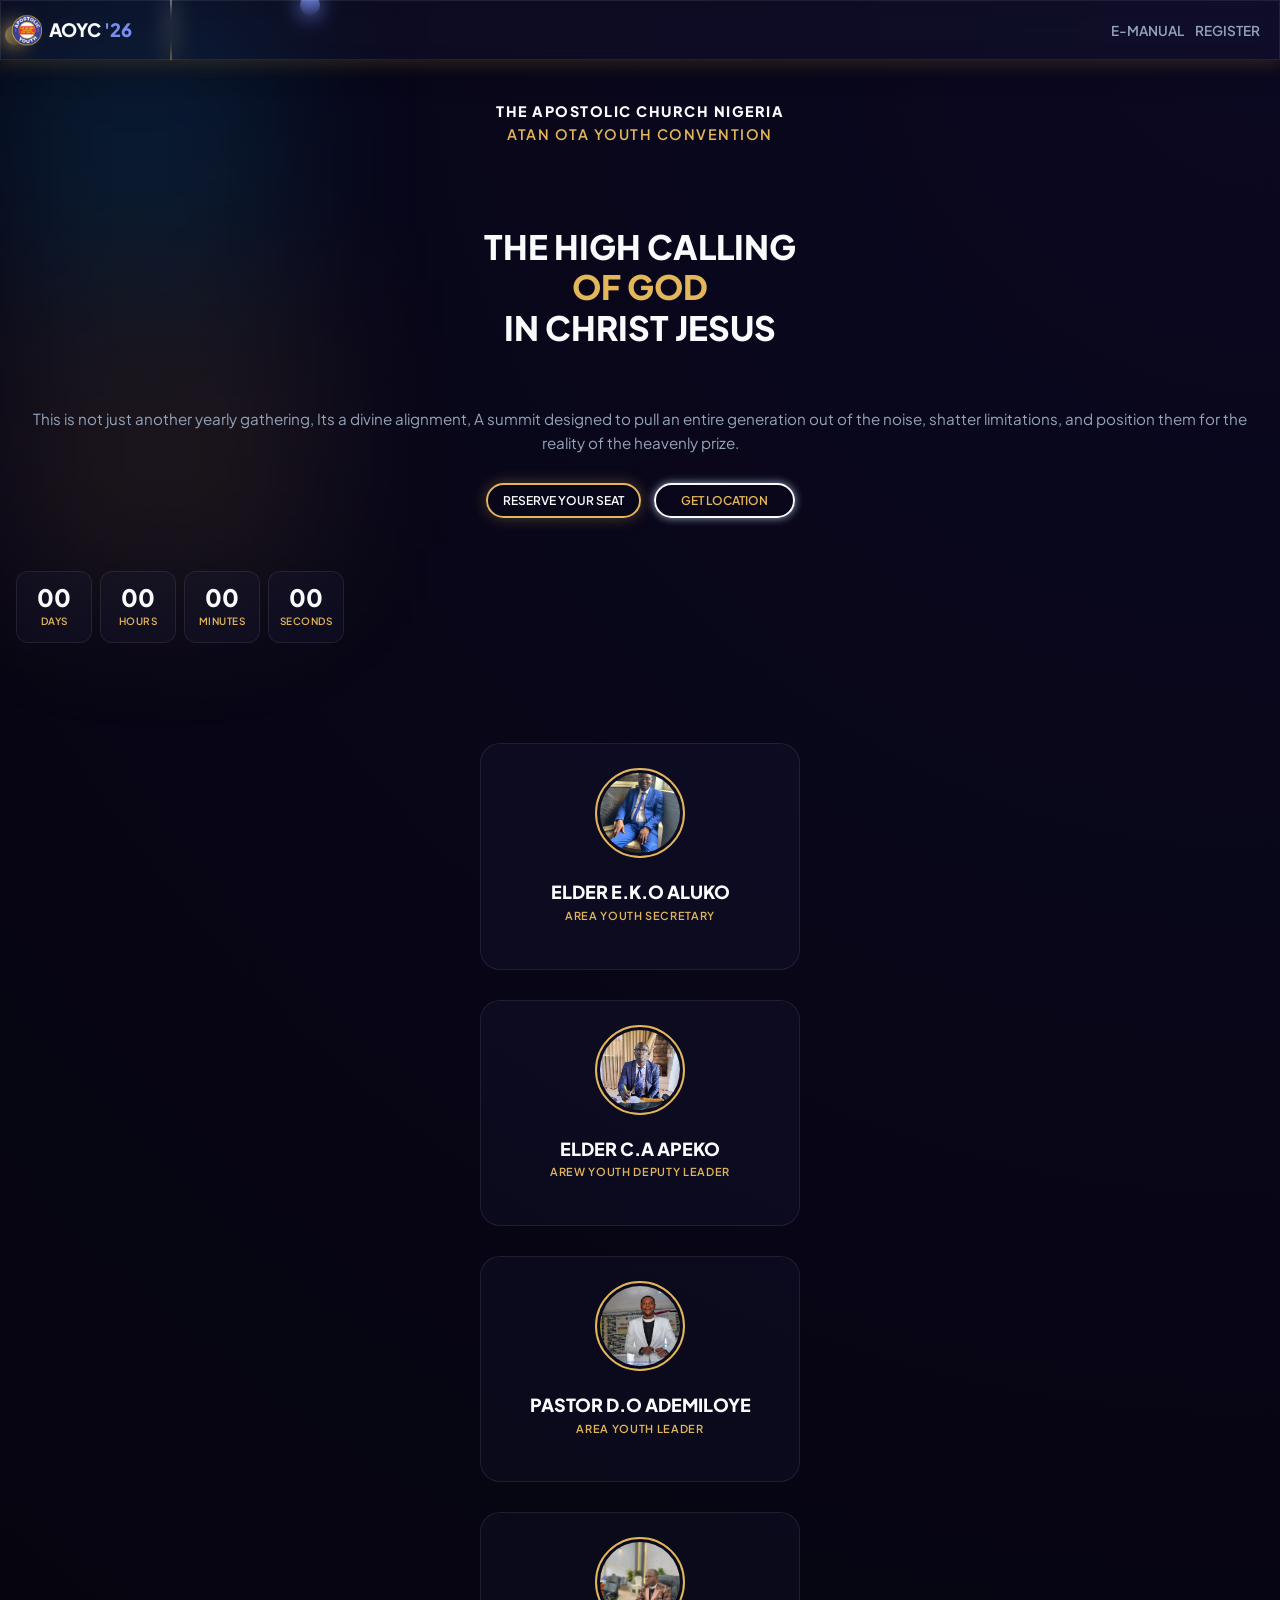
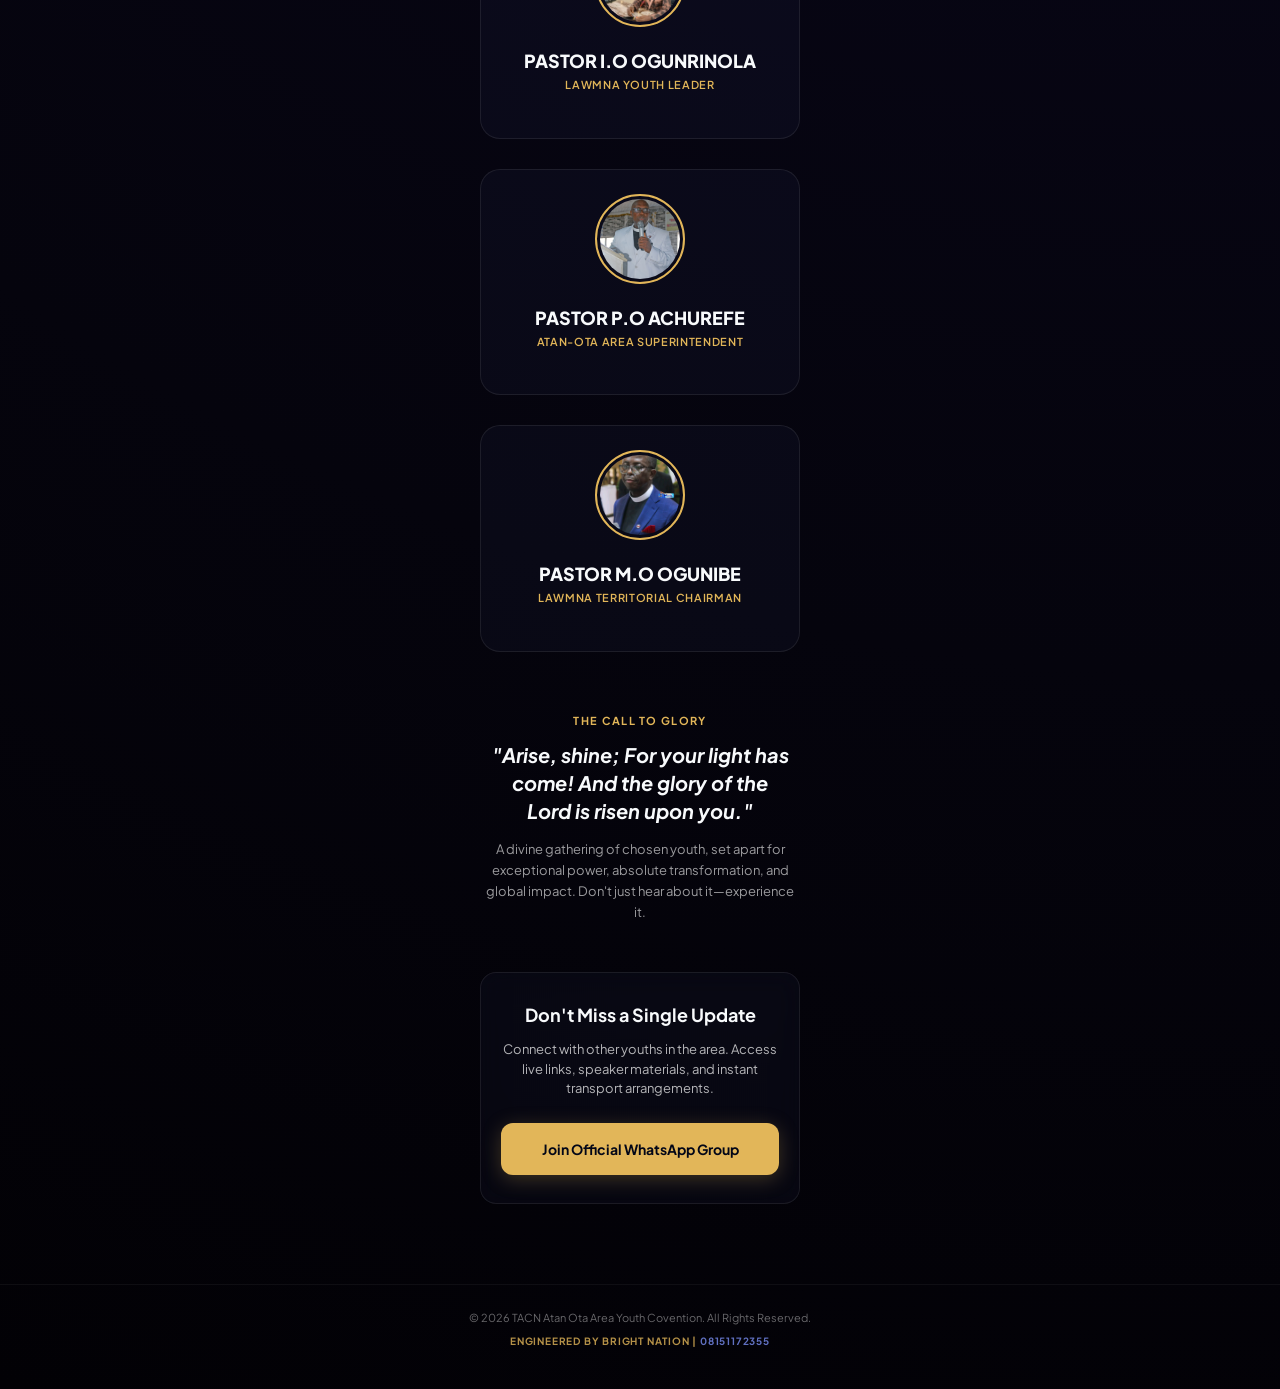
==== index.html @ b238e20e "Add files via upload" ====
<!DOCTYPE html>
<head>
    <meta charset="UTF-8">
    <meta name="viewport" content="width=device-width, initial-scale=1.0">
    <title>TACN ATAN OTA- YOUTH CONVENTION</title>
    <link rel="stylesheet" href="mobile.css">
    <link rel="icon" type="image/x-icon" href="icon.png">
    <link href="https://fonts.googleapis.com/css2?family=Plus+Jakarta+Sans:wght@400;600;800&display=swap" rel="stylesheet">
</head>
<body>
    <div class="balls">
            <div class="ball1"></div>
            <div class="ball2"></div>
            <div class="ball3"></div>
    </div>

    <div class="glow-blob">
            <div class="blob-top"></div>
            <div class="blob-bottom"></div>
    </div>
    
    
    
    <nav>
        <div class="logo">
            <img src="icon.png">
            <a href="index.html">
                AOYC <span style="color: #798df1">'26 </span>
            </a>
        </div>
        <div class="navs">
            <ul>
                <li>
                    <a href="">E-MANUAL</a>
                </li>
                
                <li>
                    <a href="register.html">REGISTER</a>
                </li>
            </ul>
        </div>
    </nav>

    <header>
        <div class="text">
            <p class="tacn">
                THE APOSTOLIC CHURCH NIGERIA 
            </p>
            <p class="area">
                ATAN OTA YOUTH CONVENTION 
            </p>
            
            <p class="theme">
                THE HIGH CALLING <br>
                <span style="color: #e2b659;"> OF GOD </span><br>
                IN CHRIST JESUS
            </p>

            <p class="caption">
                This is not just another yearly gathering, Its a divine alignment, A summit designed to pull an entire generation out of the noise, shatter limitations, and position them for the reality of the heavenly prize.
            </p>
        </div>
        <div class="btns">
            <a href="register.html" class="reg">RESERVE YOUR SEAT</a>
            <a href="" class="location">GET LOCATION</a>
        </div>
    </header>

    <main>
        <section>
            <div class="container">
                <div class="time-box">
                    <p class="time-number js-days">
                        00 
                    </p>
                    <p class="time-label">
                        DAYS
                    </p>
                </div>

                <div class="time-box">
                    <p class="time-number js-hours">
                        00 
                    </p>
                    <p class="time-label">
                        HOURS
                    </p>
                </div>

                <div class="time-box">
                    <p class="time-number js-mins">
                        00 
                    </p>
                    <p class="time-label">
                        MINUTES
                    </p>
                </div>

                <div class="time-box">
                    <p class="time-number js-secs">
                        00 
                    </p>
                    <p class="time-label">
                        SECONDS
                    </p>
                </div>
            </div>
        </section>

        <section>
            <div class="leaders-list">
                
                <div class="leader-card">
                    <div class="avatar-ring">
                        <img src="aluko.jpg">
                    </div>
                    <p class="name">ELDER E.K.O ALUKO</p>
                    <p class="title">AREA YOUTH SECRETARY</p>
                </div>

                <div class="leader-card">
                    <div class="avatar-ring">
                        <img src="apeko.jpg">
                    </div>
                    <p class="name">ELDER C.A APEKO</p>
                    <p class="title">AREW YOUTH DEPUTY LEADER</p>
                </div>

                <div class="leader-card">
                    <div class="avatar-ring">
                        <img src="ademiloye.jpg">
                    </div>
                    <p class="name">PASTOR D.O ADEMILOYE</p>
                    <p class="title">AREA YOUTH LEADER</p>
                </div>

                <div class="leader-card">
                    <div class="avatar-ring">
                        <img src="ogunrinola.jpg">
                    </div>
                    <p class="name">PASTOR I.O OGUNRINOLA</p>
                    <p class="title">LAWMNA YOUTH LEADER</p>
                </div>

                <div class="leader-card">
                    <div class="avatar-ring">
                        <img src="achurefe.jpg">
                    </div>
                    <p class="name">PASTOR P.O ACHUREFE</p>
                    <p class="title">ATAN-OTA AREA SUPERINTENDENT</p>
                </div>

                <div class="leader-card">
                    <div class="avatar-ring">
                        <img src="ogunibe.jpg">
                    </div>
                    <p class="name">PASTOR M.O OGUNIBE</p>
                    <p class="title">LAWMNA TERRITORIAL CHAIRMAN</p>
                </div>
            </div>
        </section>

    
      <section class="theme-inspiration-section">
        <h2 class="theme-accent-title">The Call to Glory</h2>
        <p class="theme-main-quote">"Arise, shine; For your light has come! And the glory of the Lord is risen upon you."</p>
        <p class="theme-subtext">A divine gathering of chosen youth, set apart for exceptional power, absolute transformation, and global impact. Don't just hear about it—experience it.</p>
      </section>
    
    
      <section class="community-join-section">
        <div class="community-glass-card">
          <h3 class="community-card-title">Don't Miss a Single Update</h3>
          <p class="community-card-text">Connect with other youths in the area. Access live links, speaker materials, and instant transport arrangements.</p>
          
          <a href="https://chat.whatsapp.com/your-group-link" class="community-gold-btn" target="_blank" rel="noopener noreferrer">
            Join Official WhatsApp Group
          </a>
        </div>
      </section>
    </main>

      <footer class="app-footer">
        <p class="footer-copyright">&copy; 2026 TACN Atan Ota Area Youth Covention. All Rights Reserved.</p>
        <p class="footer-branding">Engineered by Bright Nation | <span style="color: #798df1;">08151172355</span></p>
      </footer>

    <script src="main.js"></script>
</body>
</html>
---- mobile.css ----
:root {
  --bg-dark-midnight: #05040d;
  --bg-deep-blue: #0b0821;
  --bg-gradient: radial-gradient(circle at top right, var(--bg-deep-blue) 0%, var(--bg-dark-midnight) 70%, #020105 100%);
  
  --text-main: #f8fafc;
  --text-muted: #94a3b8;
  --border-glass: rgba(255, 255, 255, 0.08);
  --glass-color: rgba(121,141,241,0.04);
  
  --accent-gold: #e2b659;
  --accent-gold-glow: rgba(226, 182, 89, 0.3);
  --accent-gold-gradient: linear-gradient(135deg, #f3d081 0%, #e2b659 50%, #b8860b 100%);
  
  --transition-smooth: all 0.3s cubic-bezier(0.4, 0, 0.2, 1);
}


* {
  box-sizing: border-box;
  margin: 0;
  padding: 0;
  font-family: 'Plus Jakarta Sans', sans-serif;
}

a {
  -webkit-tap-highlight-color: transparent;
    outline: none;
}


body {
  background: var(--bg-gradient);
  color: var(--text-main);
  min-height: 100vh;
  overflow-x: hidden;
  line-height: 1.6;
}

nav {
    display: flex;
    position: fixed;
    top: 0;
    width: 100%;
    justify-content: space-between;
    align-items: center;
    background-color: var(--glass-color);
    backdrop-filter: blur(10px);
    border: 1px solid var(--border-glass);
    padding: 9px 15px;
    z-index: 1000;
    box-shadow: 0 4px 30px rgba(0, 0, 0, 0.4), 0 1px 20px var(--accent-gold-glow);
}

.ball1 {
    width: 20px;
    height: 20px;
    border-radius: 50%;
    background: var(--accent-gold-gradient);
    position: fixed;
    transform: translate(5px, 25px);
    z-index: 10;
}

.ball2 {
    width: 20px;
    height: 20px;
    border-radius: 50%;
    background: #798df1;
    position: fixed;
    transform: translate(300px, -5px);
    z-index: 10;
}

.ball3 {
    width: 2px;
    height: 60px;
    border-radius: 20%;
    background: linear-gradient(#fff, var(--accent-gold));
    position: fixed;
    transform: translate(170px, 0px);
    z-index: 10;
}

nav .logo {
    font-family: Plus Jakarta Sans;
    font-weight: 800;
    font-size: 1.15rem;
    display: inline-block;
    margin-left: -10px;
}

nav .logo a {
    text-decoration: none;
    color: var(--text-main);
    outline: none;
    transition: color 0.3s ease;
    vertical-align: middle;
}

nav .logo img {
    width: 40px;
    vertical-align: middle;
}

nav .logo a:hover {
    color: var(--accent-gold);
}

nav .navs {
    display: flex;
    gap: 0px;
    font-family: Plus Jakarta Sans;
    font-weight: 600;
}
    
nav .navs ul li {
    display: inline-block;
    list-style-type: none;
}

nav .navs ul li a {
    color: var(--text-muted);
    text-decoration: none;
    font-size: 0.85rem;
    padding: 4px;
    transition: color 0.3s ease;
}

nav .navs ul li a:hover {
    color: var(--accent-gold);
}

header {
    padding: 100px 15px 0px 15px;
    display: flex;
    flex-direction: column;
    align-items: center;
    text-align: center;
    font-family: Plus Jakarta Sans;
    margin-bottom: 60px
}

header .text .tacn {
    color: var(--text-main);
    font-size: 0.9rem;
    font-weight: 800;
    letter-spacing: 1.5px;
}

header .text .area {
    color: var(--accent-gold);
    font-size: 0.9rem;
    font-weight: 600;
    letter-spacing: 1.5px;
    margin-bottom: 80px;
}

header .text .theme {
    color: var(--text-main);
    font-size: 2.1rem;
    font-weight: 800;
    line-height: 1.2;
    margin-bottom: 60px;
} 

header .text .caption {
    color: var(--text-muted);
    font-size: 0.95rem;
    font-weight: 400;
    line-height: 1.6;
    margin-bottom: 30px;
}

header .btns .reg {
    text-decoration: none;
    background: transparent;
    border: 2px solid var(--accent-gold);
    color: var(--text-main);
    font-size: 12px;
    font-weight: 600;
    box-shadow: 0 0 15px var(--accent-gold-glow);
    transition: var(--transition-smooth);
    padding: 8px 15px;
    border-radius: 20px;
}

header .btns .reg:hover {
    color: var(--bg-deep-blue);
    background: var(--accent-gold);
}

header .btns .location {
    text-decoration: none;
    background: transparent;
    border: 2px solid var(--text-main);
    color: var(--accent-gold);
    font-size: 12px;
    font-weight: 600;
    box-shadow: 0 0 8px var(--text-muted);
    transition: var(--transition-smooth);
    padding: 8px 25px;
    border-radius: 20px;
    margin-left: 10px
}

header .btns .location:hover {
    color: var(--bg-dark-midnight);
    background: var(--text-main);
}

section .container {
    display: flex;
    justify-content: center;
    align-items: center;
    width: 100%;
    max-width: 360px;
    padding: 0 16px;
    gap: 8px;
    margin-bottom: 80px;
}

section .container .time-box {
    flex: 1 1 0%;
    display: flex;
    height: 72px;
    flex-direction: column;
    align-items: center;
    justify-content: center;
    background-color: rgba(121,141,241,0.04);
    border: 1px solid var(--border-glass);
    backdrop-filter: blur(12px);
    border-radius: 12px;
}

section .container .time-box .time-number {
    color: var(--text-main);
    font-size: 1.5rem;
    font-weight: 800;
    line-height: 1;
}

section .container .time-box .time-label {
    color: var(--accent-gold);
    font-size: 0.625rem;
    font-weight: 600;
    letter-spacing: 0.05em;
    margin-top: 4px;
}

.glow-blob {
  position: fixed; 
  z-index: -1;     
  border-radius: 50%;
  pointer-events: none;
  filter: blur(80px);   
  opacity: 0.75;
}

.blob-top {
  width: 280px;
  height: 280px;
  top: -50px;
  left: -50px;
  background: rgba(14, 165, 233, 0.18);
}

.blob-bottom {
  width: 320px;
  height: 320px;
  bottom: 10%;
  right: -80px;
  background: rgba(226, 182, 89, 0.12);
}


section .leaders-list {
    display: flex;
    align-items: center;
    flex-direction: column;
    padding: 0 16px;
    gap: 30px;
    margin-top: 100px;
    margin-bottom: 50px;
}

section .leaders-list .leader-card {
    width: 100%;
    max-width: 320px;
    display: flex;
    flex-direction: column;
    align-items: center;
    padding: 24px 16px;
    background: var(--glass-color);
    border: 1px solid var(--border-glass);
    border-radius: 20px;
}

section .leaders-list .leader-card .avatar-ring {
    height: 90px;
    width: 90px;
    border: 2px solid var(--accent-gold);
    padding: 3px;
    border-radius: 50%;
}

section .leaders-list .leader-card .avatar-ring img {
    width: 100%;
    height: 100%;
    border-radius: 50%;
    object-fit: cover;
}

section .leaders-list .leader-card .name {
    color: var(--text-main);
    font-size: 1.125rem;
    font-weight: 800;
    margin-top: 20px;
}

section .leaders-list .leader-card .title {
    color: var(--accent-gold);
    font-size: 0.6875rem;
    font-weight: 600;
    letter-spacing: 0.06em;
    margin-bottom: 20px;
}

.theme-inspiration-section {
  width: 100%;
  margin-top: 60px;
  padding: 0 24px;
  box-sizing: border-box;
  text-align: center;
}

.theme-accent-title {
  font-family: 'Plus Jakarta Sans', sans-serif;
  color: var(--accent-gold);
  font-size: 11px;
  font-weight: 700;
  text-transform: uppercase;
  letter-spacing: 0.12em;
  margin-bottom: 12px;
}

.theme-main-quote {
  font-family: 'Plus Jakarta Sans', sans-serif;
  color: var(--text-main);
  font-size: 20px;
  font-weight: 700;
  line-height: 1.4;
  margin: 0 auto 14px auto;
  max-width: 300px;
  font-style: italic;
}

.theme-subtext {
  font-family: 'Plus Jakarta Sans', sans-serif;
  color: rgba(255, 255, 255, 0.6);
  font-size: 13px;
  line-height: 1.6;
  margin: 0 auto;
  max-width: 320px;
}

.community-join-section {
  width: 100%;
  margin-top: 50px;
  padding: 0 16px;
  box-sizing: border-box;
}

.community-glass-card {
  width: 100%;
  max-width: 320px;
  margin: 0 auto;
  background: var(--glass-color);
  border: 1px solid var(--border-glass);
  -webkit-backdrop-filter: blur(12px);
  backdrop-filter: blur(12px);
  border-radius: 16px;
  padding: 28px 20px;
  box-sizing: border-box;
  display: flex;
  flex-direction: column;
  align-items: center;
  text-align: center;
}

.community-card-title {
  font-family: 'Plus Jakarta Sans', sans-serif;
  color: var(--text-main);
  font-size: 18px;
  font-weight: 700;
  margin: 0 0 10px 0;
}

.community-card-text {
  font-family: 'Plus Jakarta Sans', sans-serif;
  color: rgba(255, 255, 255, 0.7);
  font-size: 13px;
  line-height: 1.5;
  margin: 0 0 24px 0;
}

.community-gold-btn {
  display: inline-block;
  width: 100%;
  padding: 15px 0;
  background: var(--accent-gold);
  color: #020617;
  font-family: 'Plus Jakarta Sans', sans-serif;
  font-size: 14px;
  font-weight: 700;
  text-decoration: none;
  border-radius: 12px;
  box-shadow: 0 4px 20px rgba(226, 182, 89, 0.25); 
  transition: opacity 0.2s ease;
}

.community-gold-btn:active {
  opacity: 0.85;
}

.app-footer {
  width: 100%;
  margin-top: 80px;
  padding: 0 16px 40px 16px;
  box-sizing: border-box;
  text-align: center;
  border-top: 1px solid rgba(255, 255, 255, 0.05); 
}

.footer-copyright {
  font-family: 'Plus Jakarta Sans', sans-serif;
  color: rgba(255, 255, 255, 0.4);
  font-size: 11px;
  margin: 24px 0 6px 0;
}

.footer-branding {
  font-family: 'Plus Jakarta Sans', sans-serif;
  color: var(--accent-gold);
  font-size: 10px;
  font-weight: 700;
  text-transform: uppercase;
  letter-spacing: 0.08em;
  margin: 0;
  opacity: 0.8;
}
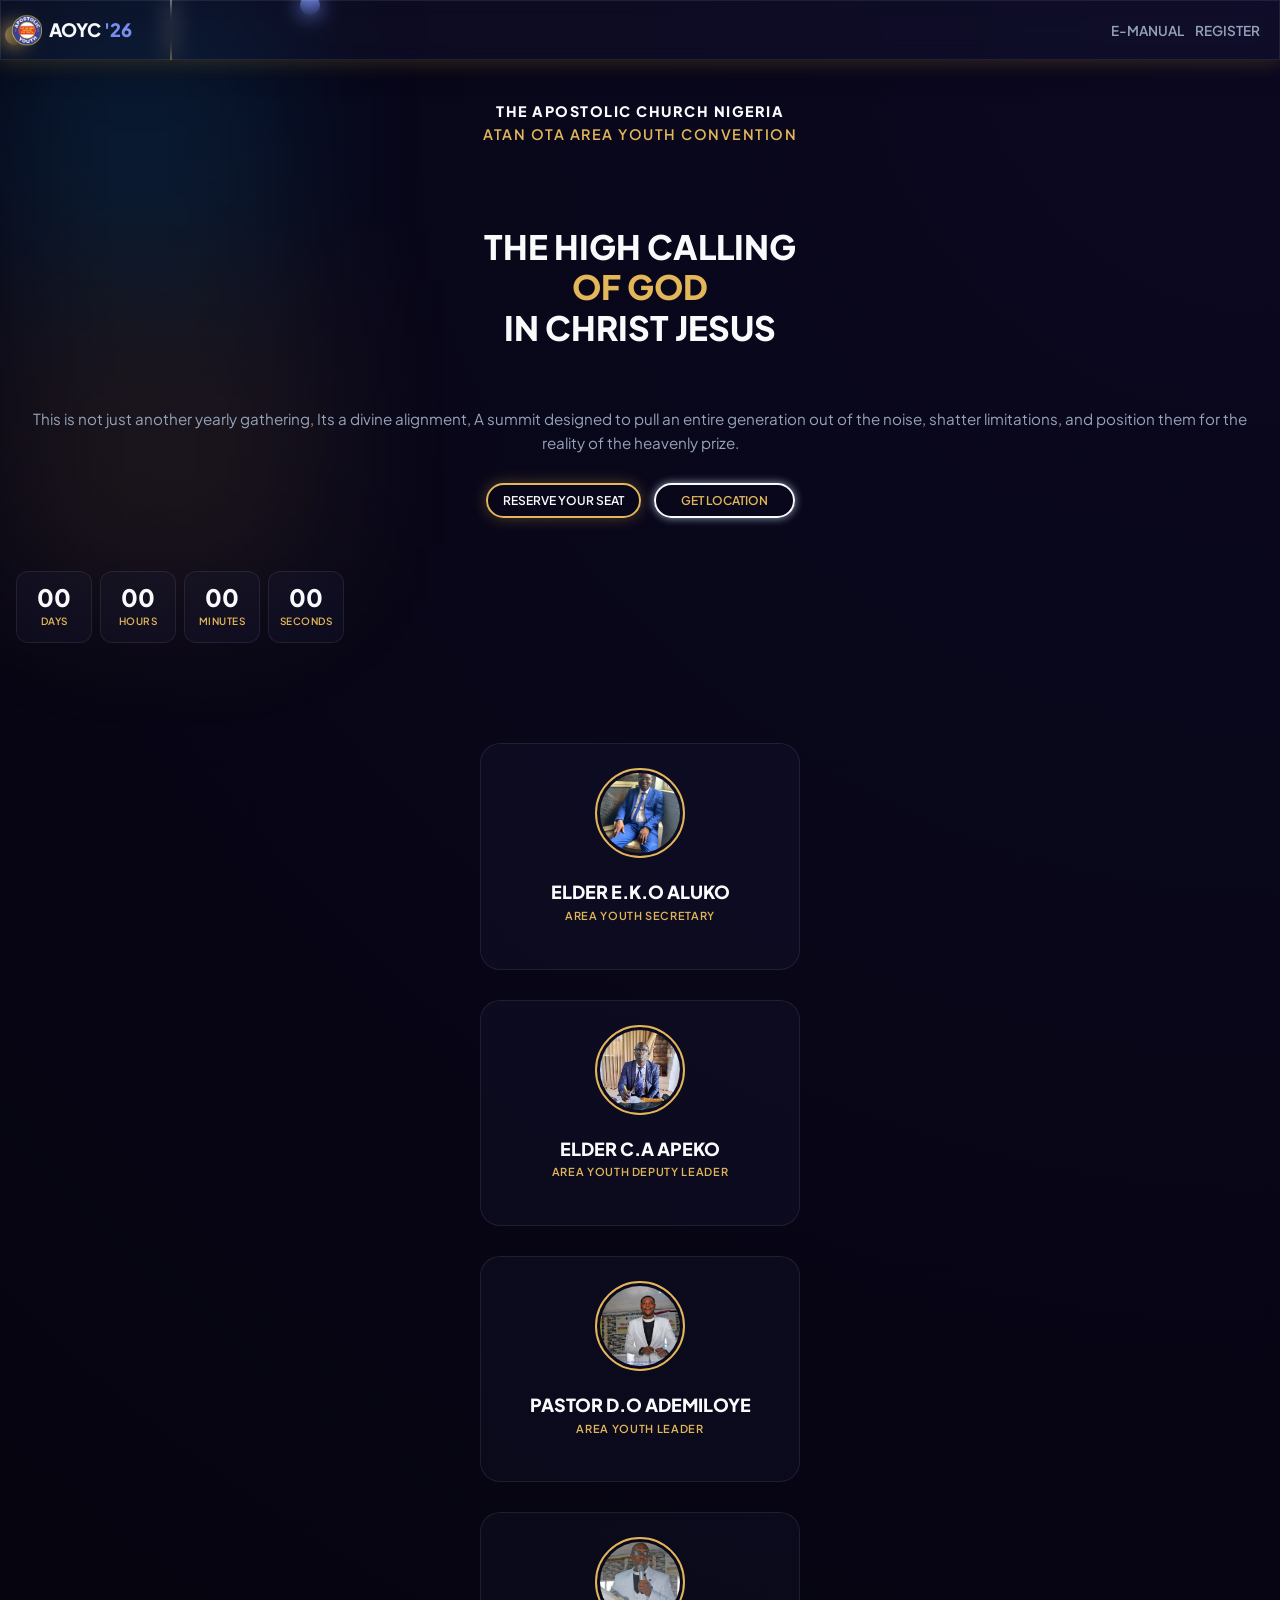
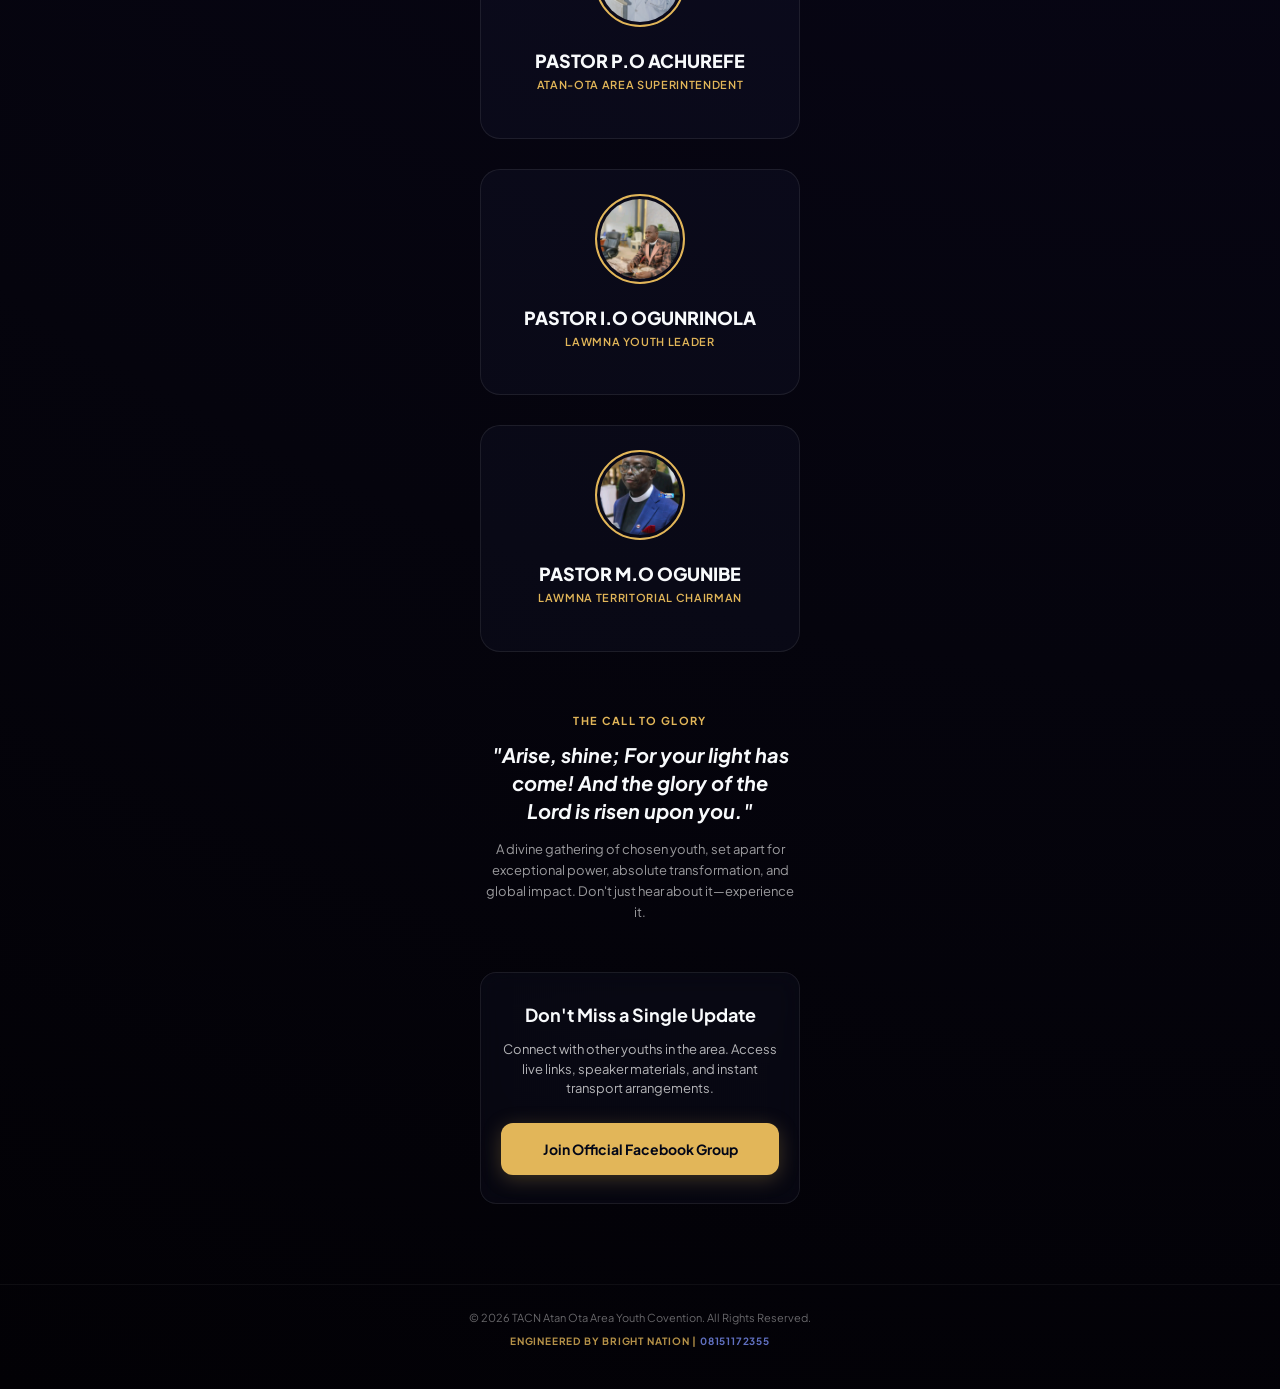
==== commit 538ca3af: "Add files via upload" ====
--- a/index.html
+++ b/index.html
@@ -47,7 +47,7 @@
                 THE APOSTOLIC CHURCH NIGERIA 
             </p>
             <p class="area">
-                ATAN OTA YOUTH CONVENTION 
+                ATAN OTA AREA YOUTH CONVENTION 
             </p>
             
             <p class="theme">
@@ -62,7 +62,7 @@
         </div>
         <div class="btns">
             <a href="register.html" class="reg">RESERVE YOUR SEAT</a>
-            <a href="" class="location">GET LOCATION</a>
+            <a href="https://maps.app.goo.gl/CtZvf1CgjKKhbAq58" class="location">GET LOCATION</a>
         </div>
     </header>
 
@@ -123,7 +123,7 @@
                         <img src="apeko.jpg">
                     </div>
                     <p class="name">ELDER C.A APEKO</p>
-                    <p class="title">AREW YOUTH DEPUTY LEADER</p>
+                    <p class="title">AREA YOUTH DEPUTY LEADER</p>
                 </div>
 
                 <div class="leader-card">
@@ -136,18 +136,18 @@
 
                 <div class="leader-card">
                     <div class="avatar-ring">
+                        <img src="achurefe.jpg">
+                    </div>
+                    <p class="name">PASTOR P.O ACHUREFE</p>
+                    <p class="title">ATAN-OTA AREA SUPERINTENDENT</p>
+                </div>
+
+                <div class="leader-card">
+                    <div class="avatar-ring">
                         <img src="ogunrinola.jpg">
                     </div>
                     <p class="name">PASTOR I.O OGUNRINOLA</p>
                     <p class="title">LAWMNA YOUTH LEADER</p>
-                </div>
-
-                <div class="leader-card">
-                    <div class="avatar-ring">
-                        <img src="achurefe.jpg">
-                    </div>
-                    <p class="name">PASTOR P.O ACHUREFE</p>
-                    <p class="title">ATAN-OTA AREA SUPERINTENDENT</p>
                 </div>
 
                 <div class="leader-card">
@@ -174,7 +174,7 @@
           <p class="community-card-text">Connect with other youths in the area. Access live links, speaker materials, and instant transport arrangements.</p>
           
           <a href="https://chat.whatsapp.com/your-group-link" class="community-gold-btn" target="_blank" rel="noopener noreferrer">
-            Join Official WhatsApp Group
+            Join Official Facebook Group
           </a>
         </div>
       </section>
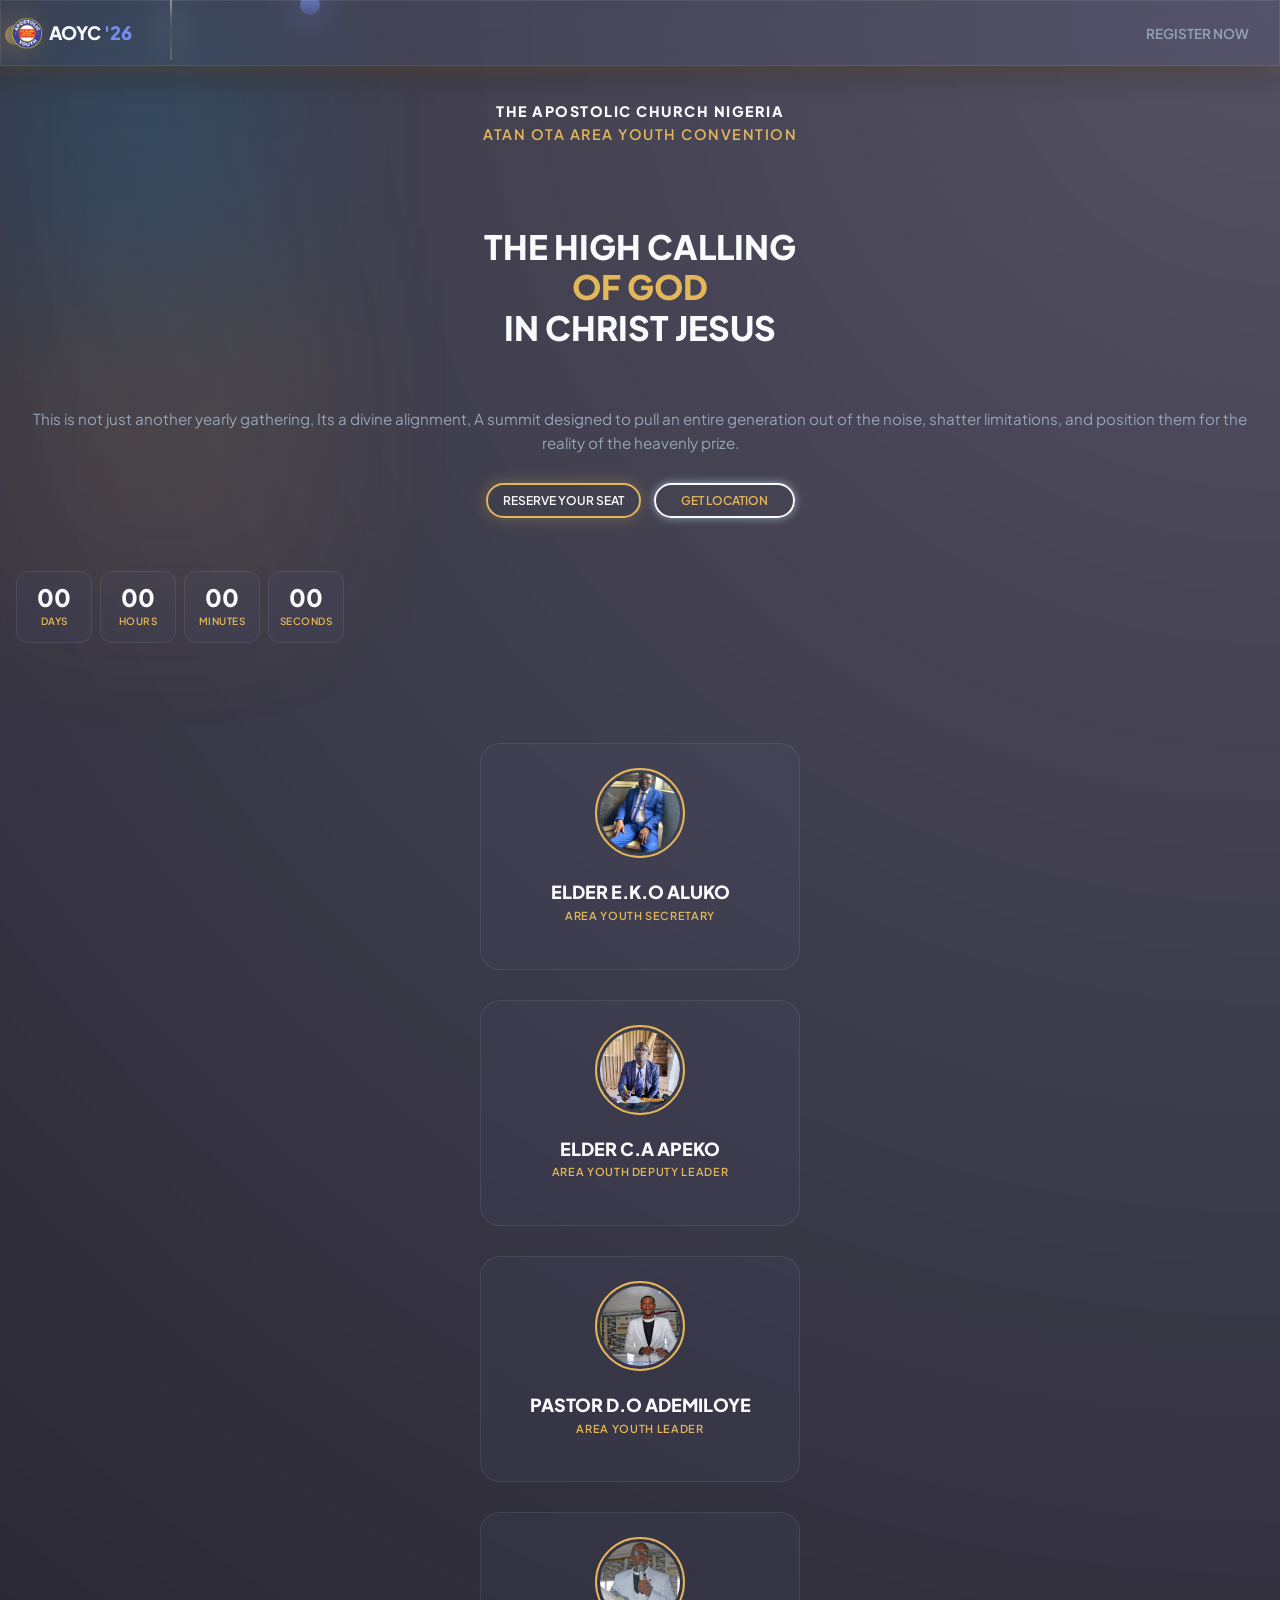
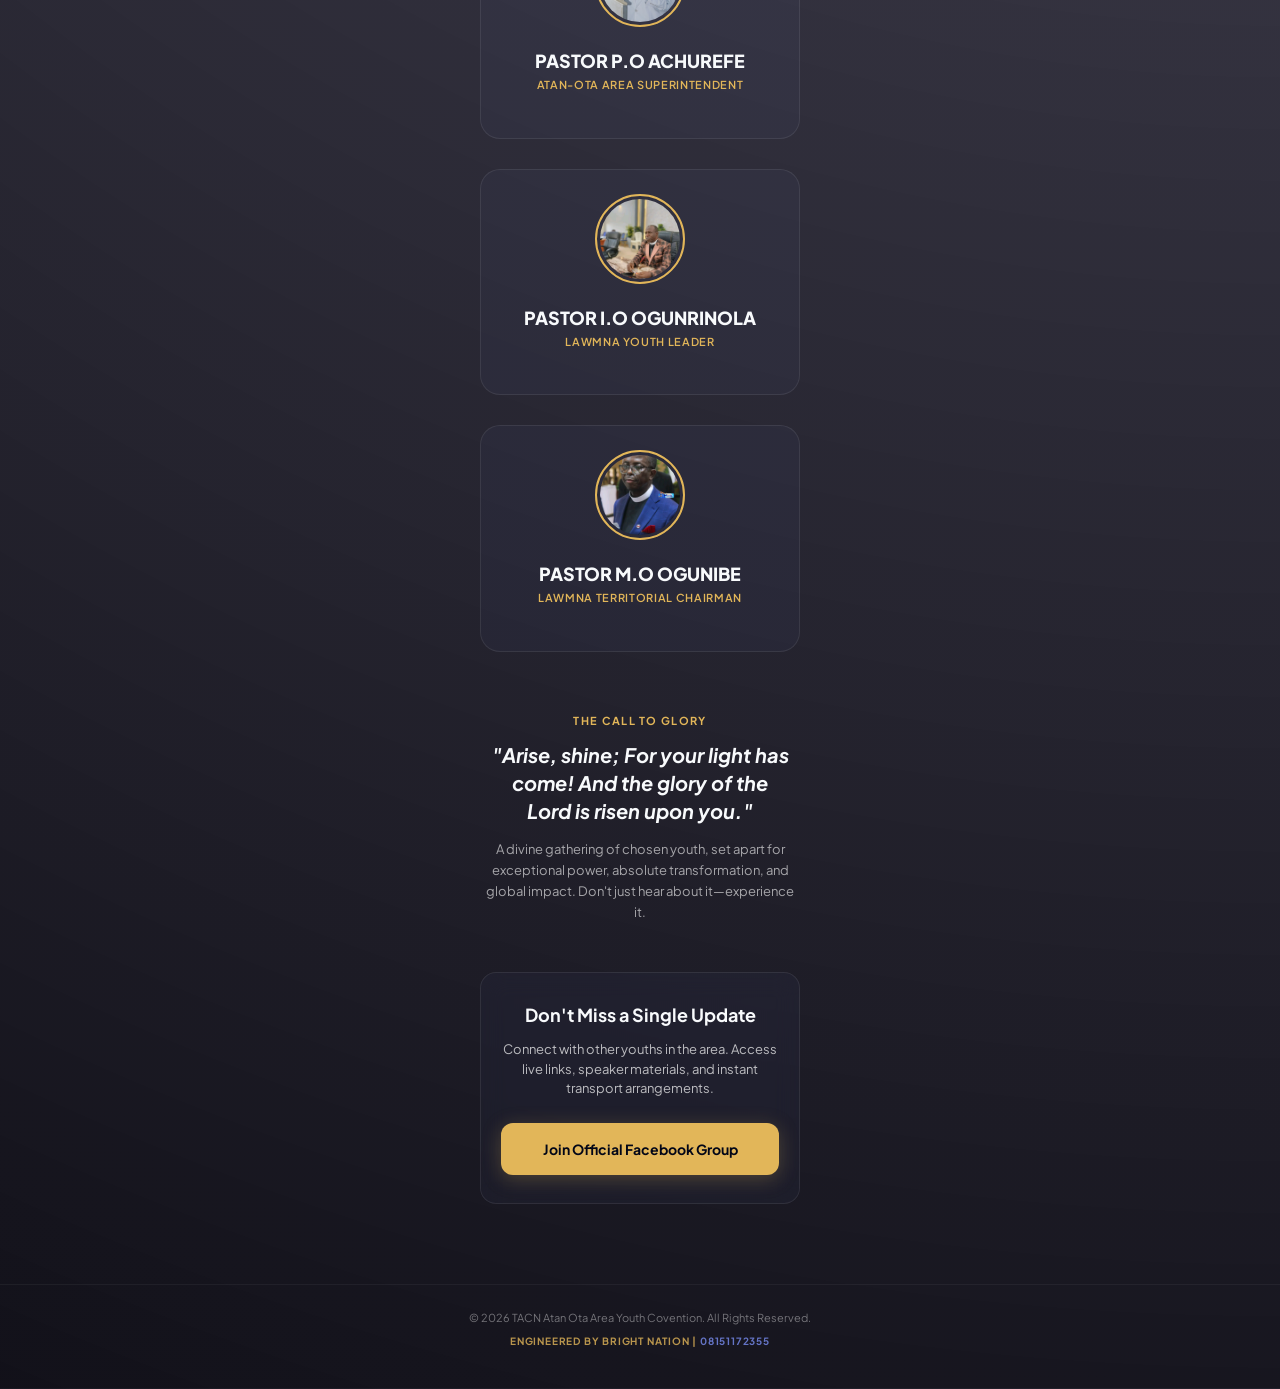
==== commit b09c4448: "Add files via upload" ====
--- a/index.html
+++ b/index.html
@@ -30,12 +30,9 @@
         </div>
         <div class="navs">
             <ul>
-                <li>
-                    <a href="">E-MANUAL</a>
-                </li>
                 
                 <li>
-                    <a href="register.html">REGISTER</a>
+                    <a href="register.html">REGISTER NOW</a>
                 </li>
             </ul>
         </div>
@@ -173,7 +170,7 @@
           <h3 class="community-card-title">Don't Miss a Single Update</h3>
           <p class="community-card-text">Connect with other youths in the area. Access live links, speaker materials, and instant transport arrangements.</p>
           
-          <a href="https://chat.whatsapp.com/your-group-link" class="community-gold-btn" target="_blank" rel="noopener noreferrer">
+          <a href="https://facebook.com/groups/160070774703125/" class="community-gold-btn" target="_blank" rel="noopener noreferrer">
             Join Official Facebook Group
           </a>
         </div>
--- a/mobile.css
+++ b/mobile.css
@@ -1,8 +1,4 @@
 :root {
-  --bg-dark-midnight: #05040d;
-  --bg-deep-blue: #0b0821;
-  --bg-gradient: radial-gradient(circle at top right, var(--bg-deep-blue) 0%, var(--bg-dark-midnight) 70%, #020105 100%);
-  
   --text-main: #f8fafc;
   --text-muted: #94a3b8;
   --border-glass: rgba(255, 255, 255, 0.08);
@@ -30,7 +26,15 @@
 
 
 body {
-  background: var(--bg-gradient);
+  background:
+    radial-gradient(
+      circle at top right,
+      rgba(11,8,33,0.7),
+      rgba(5,4,13,0.95)
+    ),
+    url("church-bg.jpg");
+  background-size: cover;
+  background-position: center;
   color: var(--text-main);
   min-height: 100vh;
   overflow-x: hidden;
@@ -45,9 +49,9 @@
     justify-content: space-between;
     align-items: center;
     background-color: var(--glass-color);
-    backdrop-filter: blur(10px);
+    backdrop-filter: blur(18px);
     border: 1px solid var(--border-glass);
-    padding: 9px 15px;
+    padding: 12px 15px;
     z-index: 1000;
     box-shadow: 0 4px 30px rgba(0, 0, 0, 0.4), 0 1px 20px var(--accent-gold-glow);
 }
@@ -123,7 +127,7 @@
     color: var(--text-muted);
     text-decoration: none;
     font-size: 0.85rem;
-    padding: 4px;
+    padding: 4px 15px;
     transition: color 0.3s ease;
 }
 
@@ -294,6 +298,11 @@
     background: var(--glass-color);
     border: 1px solid var(--border-glass);
     border-radius: 20px;
+    transition: .3s ease;
+}
+
+section .leaders-list .leader-card:hover {
+    transform: translateY(-8px);
 }
 
 section .leaders-list .leader-card .avatar-ring {
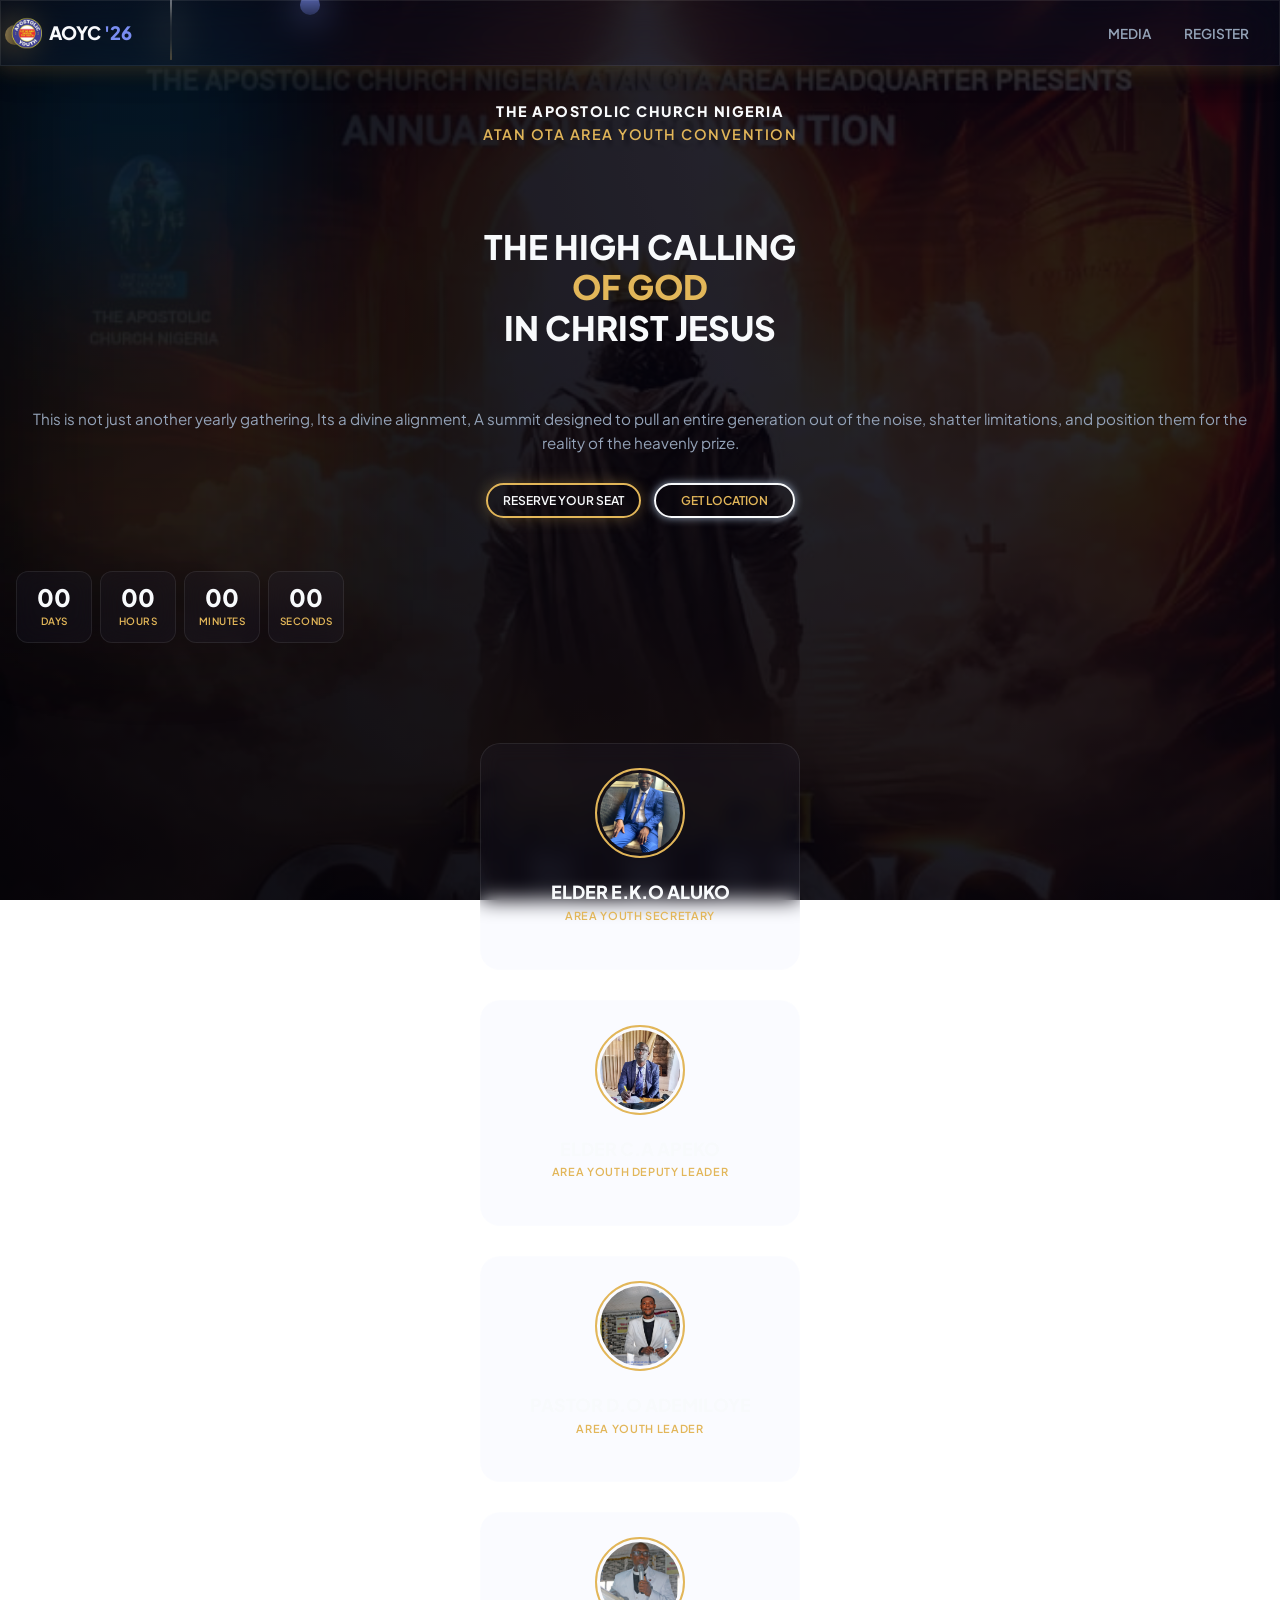
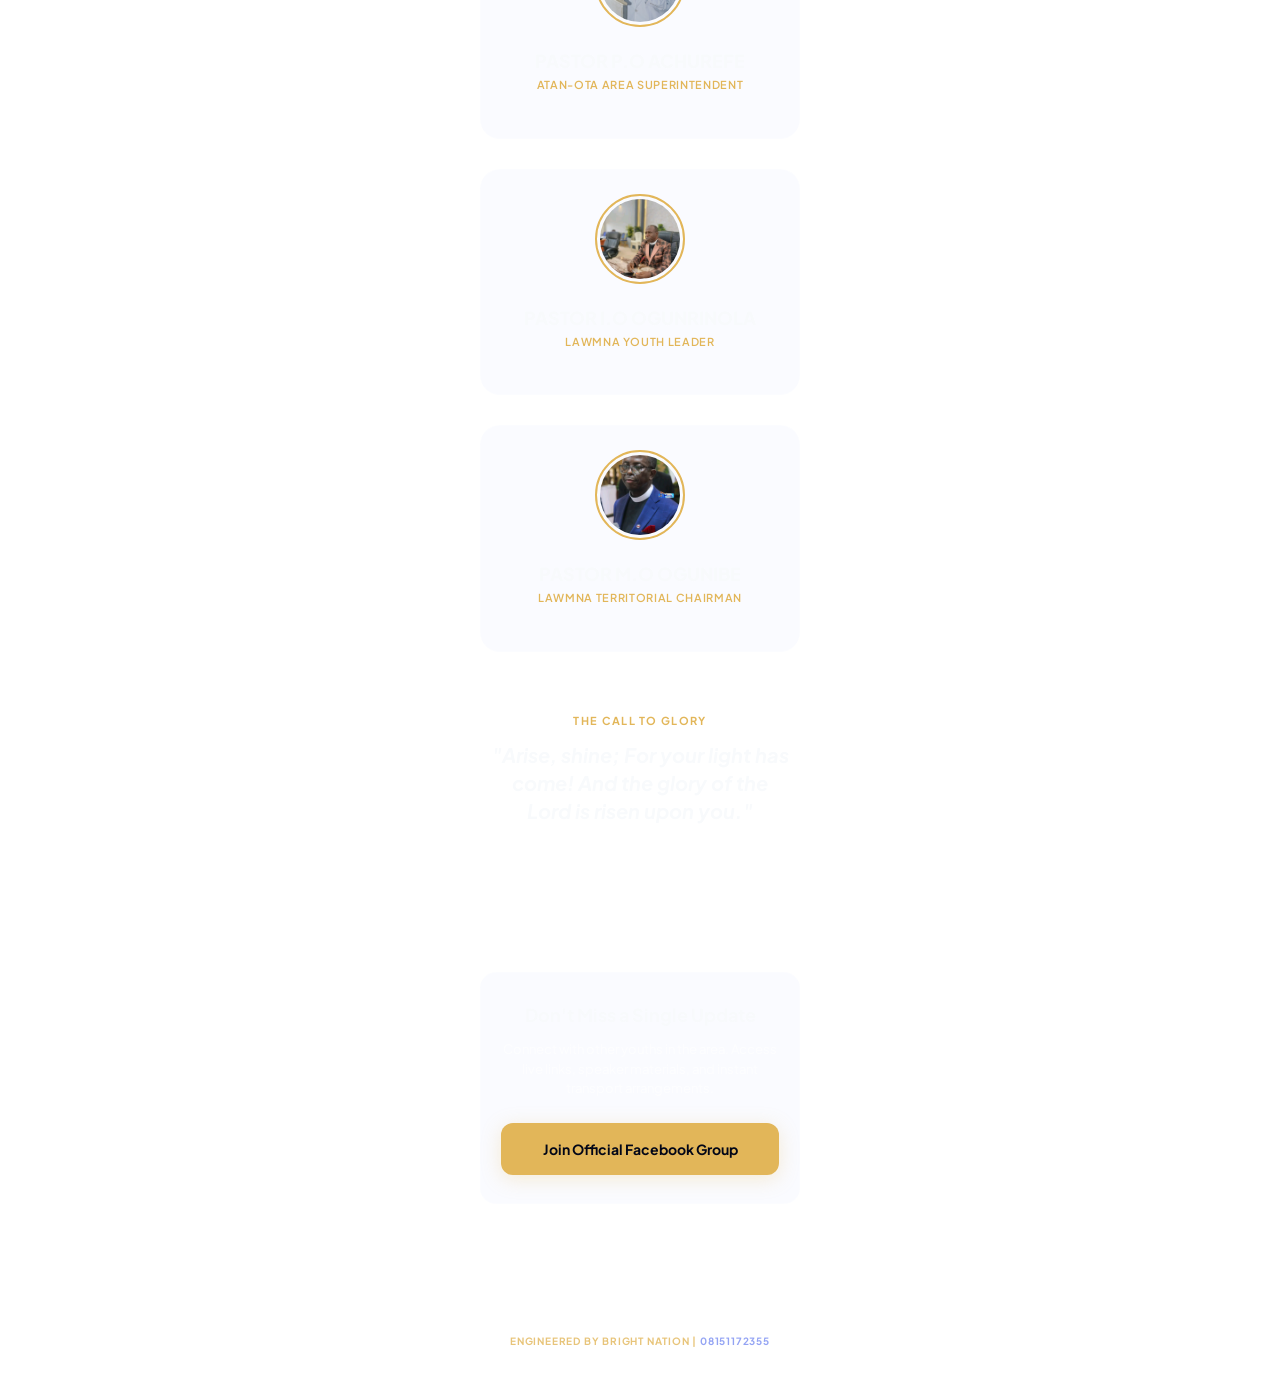
==== commit 7a490a48: "Add files via upload" ====
--- a/index.html
+++ b/index.html
@@ -32,7 +32,11 @@
             <ul>
                 
                 <li>
-                    <a href="register.html">REGISTER NOW</a>
+                    <a href="media.html">MEDIA</a>
+                </li>
+
+                <li>
+                    <a href="register.html">REGISTER</a>
                 </li>
             </ul>
         </div>
--- a/mobile.css
+++ b/mobile.css
@@ -26,19 +26,32 @@
 
 
 body {
-  background:
+  color: var(--text-main);
+  min-height: 100vh;
+  overflow-x: hidden;
+  line-height: 1.6;
+  
+}
+
+body::before {
+    content: "";
+    position: fixed;
+    top: 0;
+    left: 0;
+    width: 100%;
+    height: 100%;
+    z-index: -1; 
+    background:
     radial-gradient(
       circle at top right,
       rgba(11,8,33,0.7),
       rgba(5,4,13,0.95)
-    ),
-    url("church-bg.jpg");
-  background-size: cover;
-  background-position: center;
-  color: var(--text-main);
-  min-height: 100vh;
-  overflow-x: hidden;
-  line-height: 1.6;
+    ), url('IMG-20260720-WA0048.jpg');
+    backdrop-filter: blur(15px);
+    background-size: cover;
+    background-position: center top;
+    background-repeat: no-repeat;
+    filter: brightness(0.6);
 }
 
 nav {
@@ -187,6 +200,7 @@
     transition: var(--transition-smooth);
     padding: 8px 15px;
     border-radius: 20px;
+    backdrop-filter: blur(5px);
 }
 
 header .btns .reg:hover {
@@ -205,7 +219,8 @@
     transition: var(--transition-smooth);
     padding: 8px 25px;
     border-radius: 20px;
-    margin-left: 10px
+    margin-left: 10px;
+    backdrop-filter: blur(5px);
 }
 
 header .btns .location:hover {
@@ -296,6 +311,7 @@
     align-items: center;
     padding: 24px 16px;
     background: var(--glass-color);
+    backdrop-filter: blur(10px);
     border: 1px solid var(--border-glass);
     border-radius: 20px;
     transition: .3s ease;
@@ -439,6 +455,7 @@
   box-sizing: border-box;
   text-align: center;
   border-top: 1px solid rgba(255, 255, 255, 0.05); 
+    backdrop-filter: blur(5px);
 }
 
 .footer-copyright {
